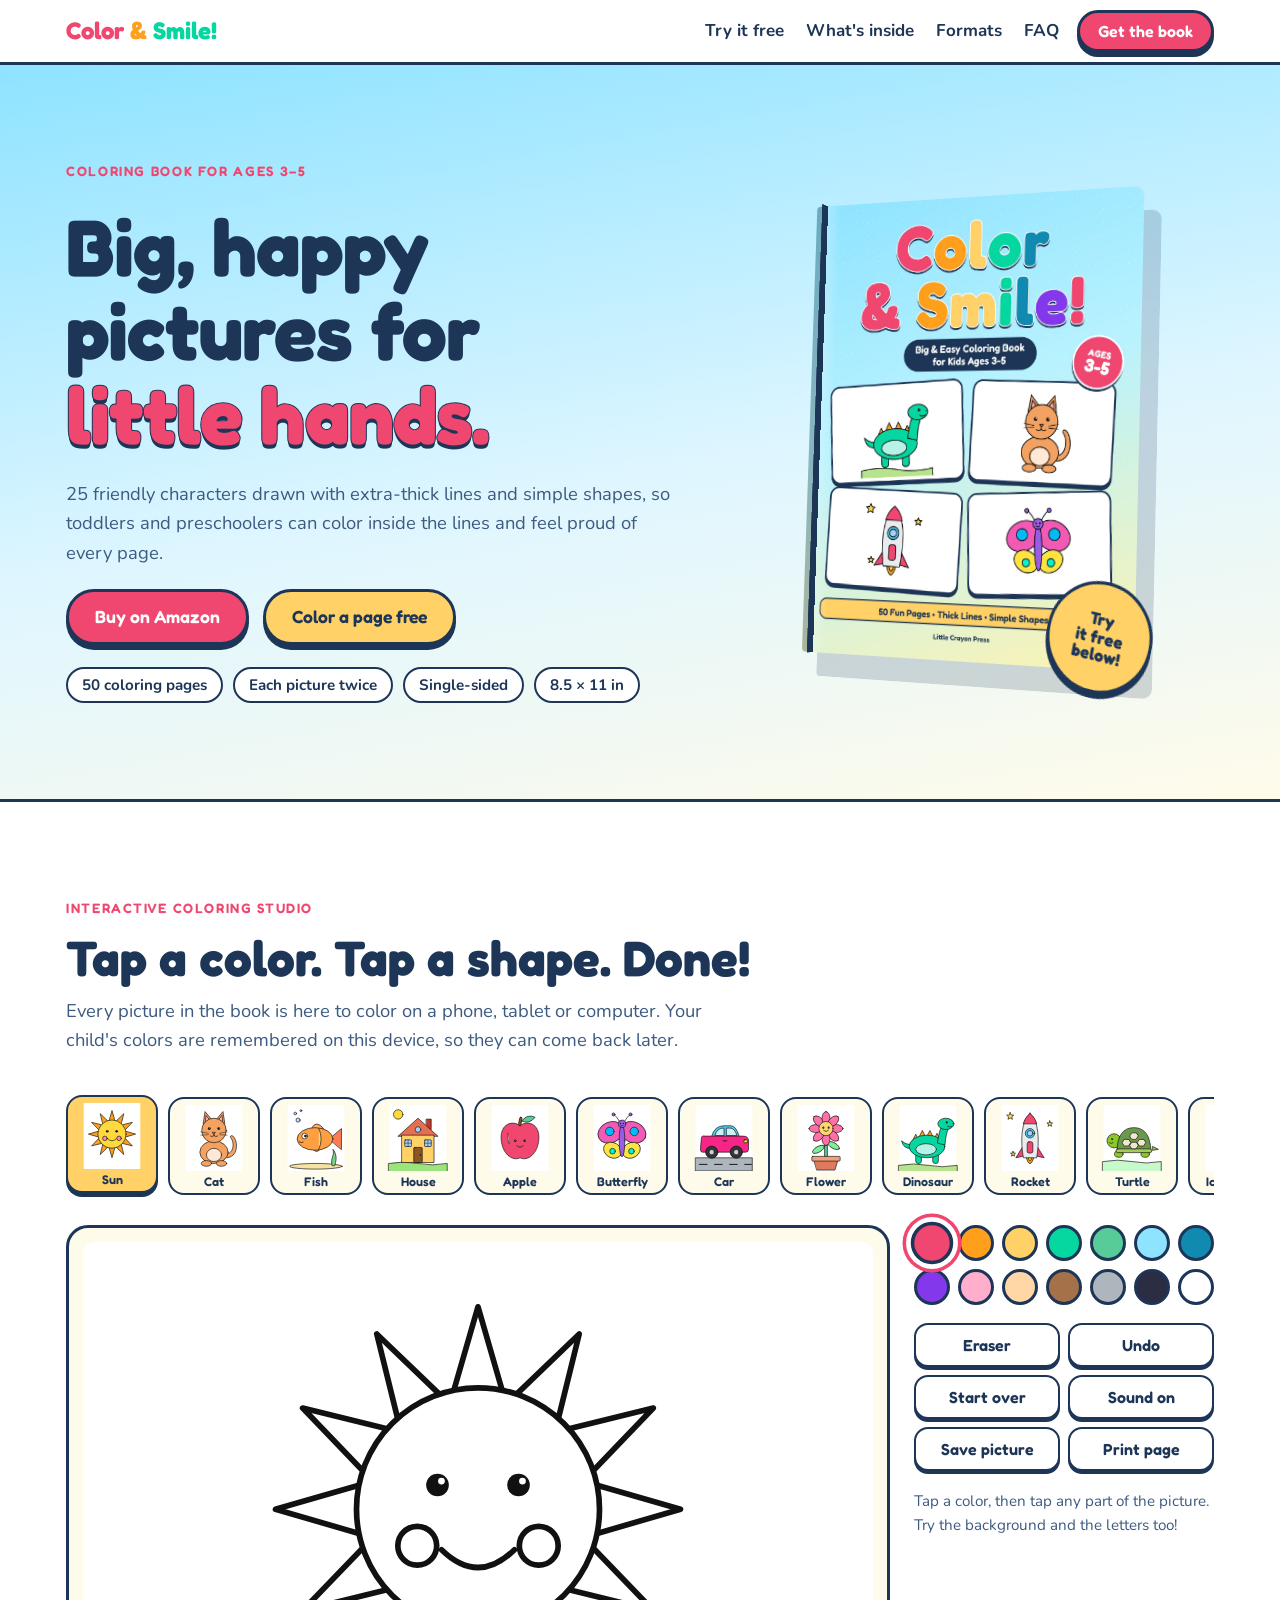
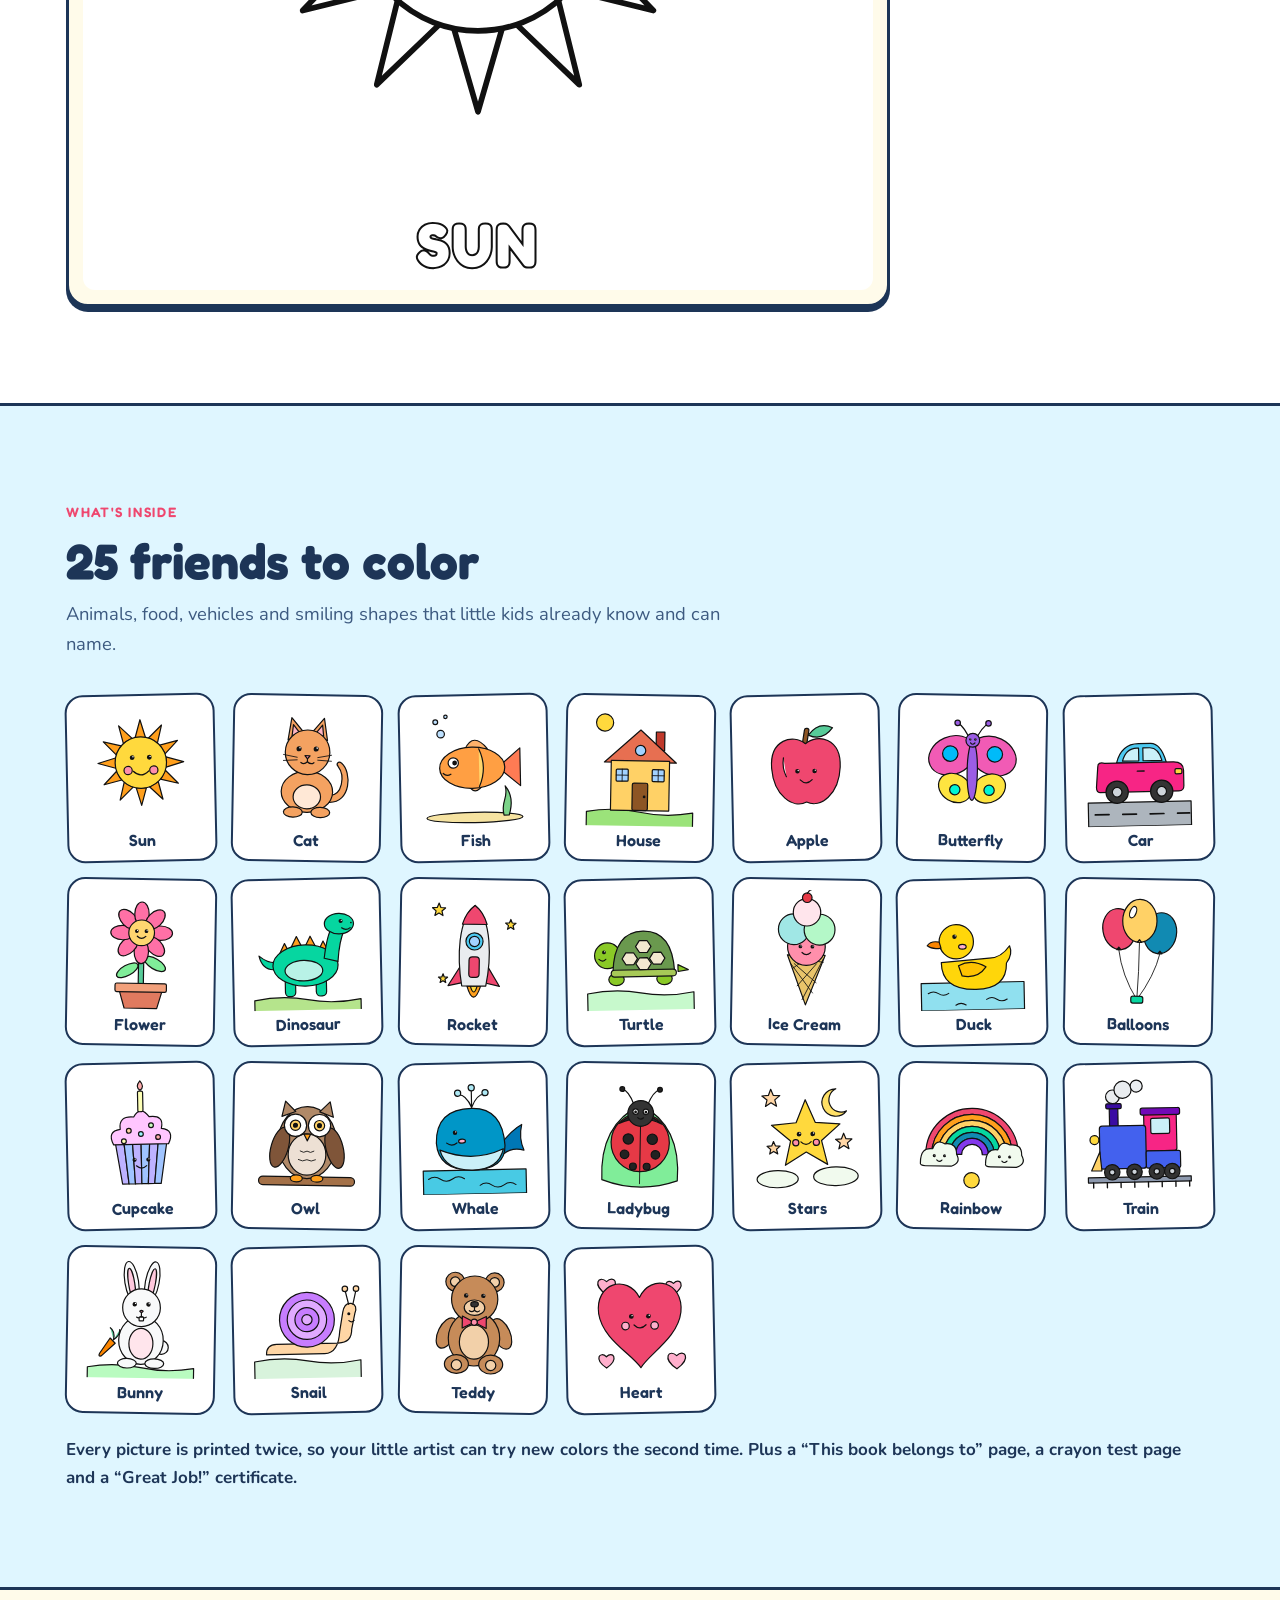
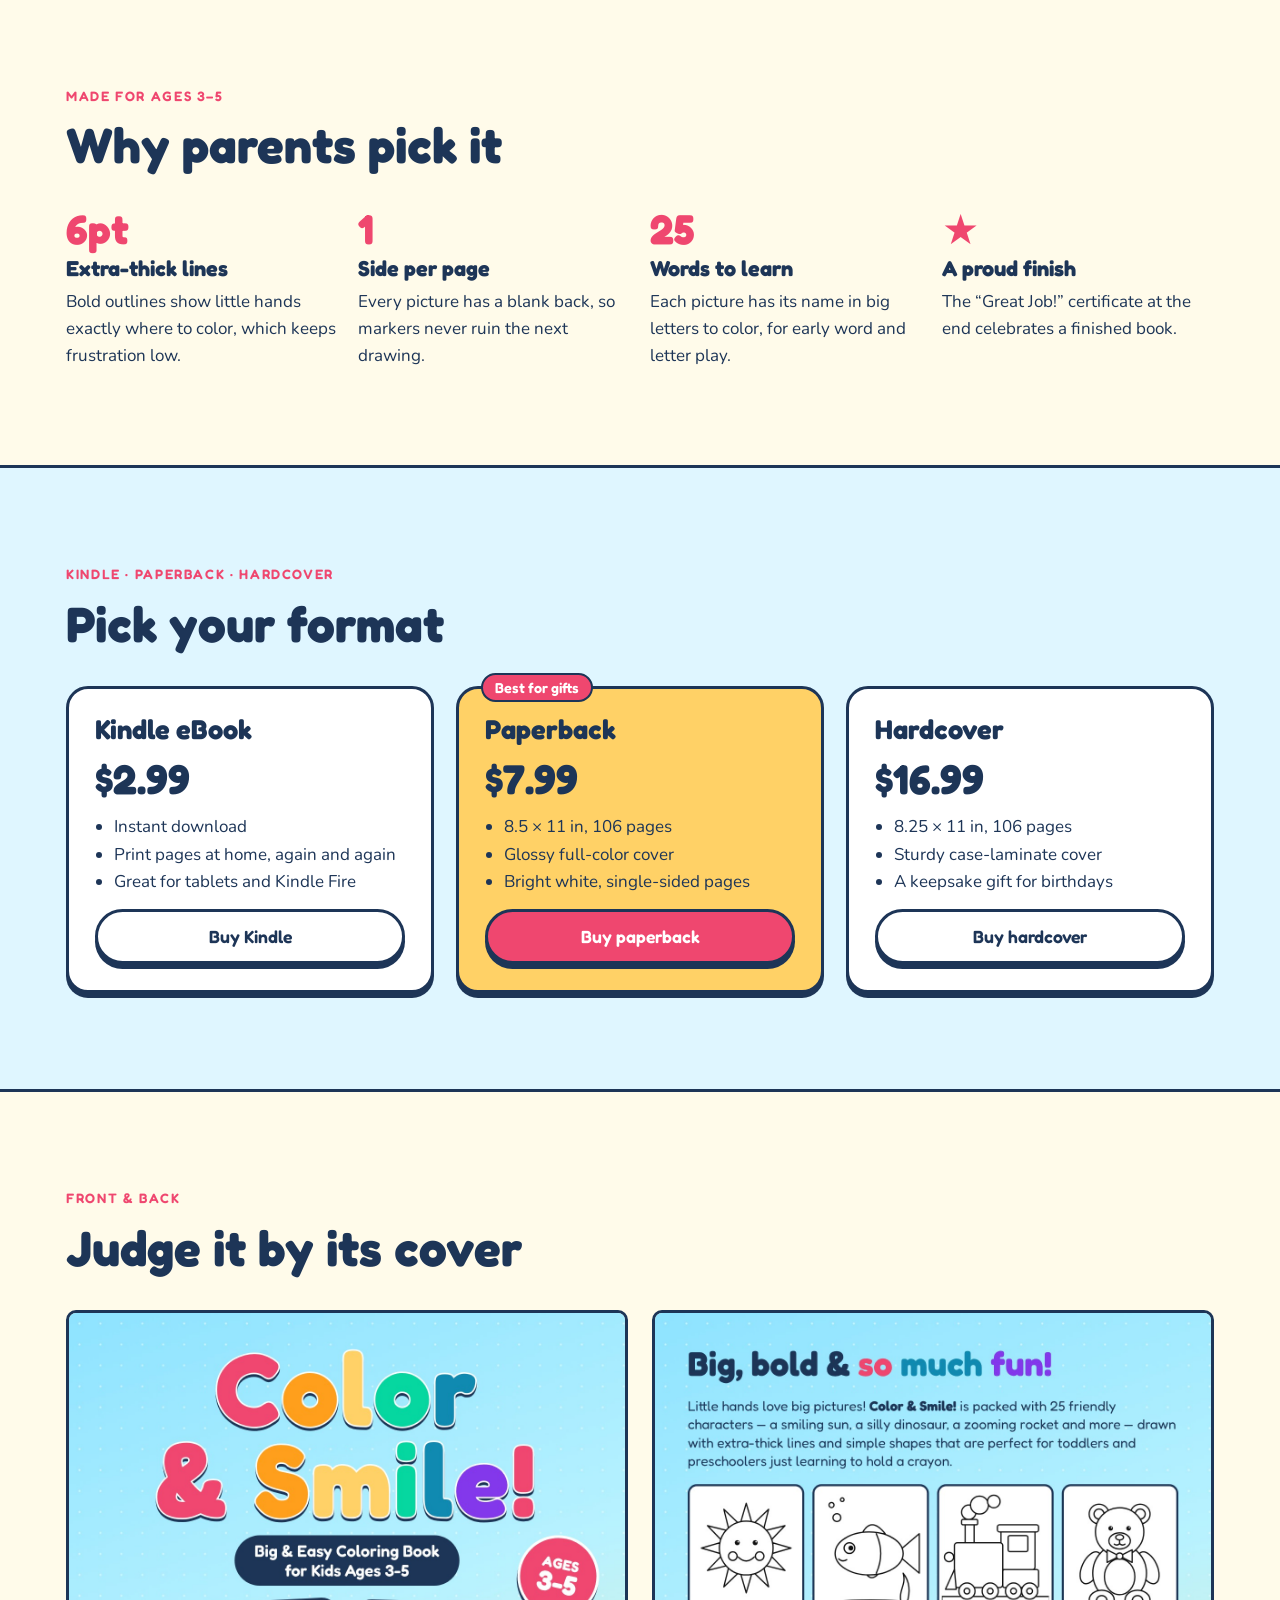
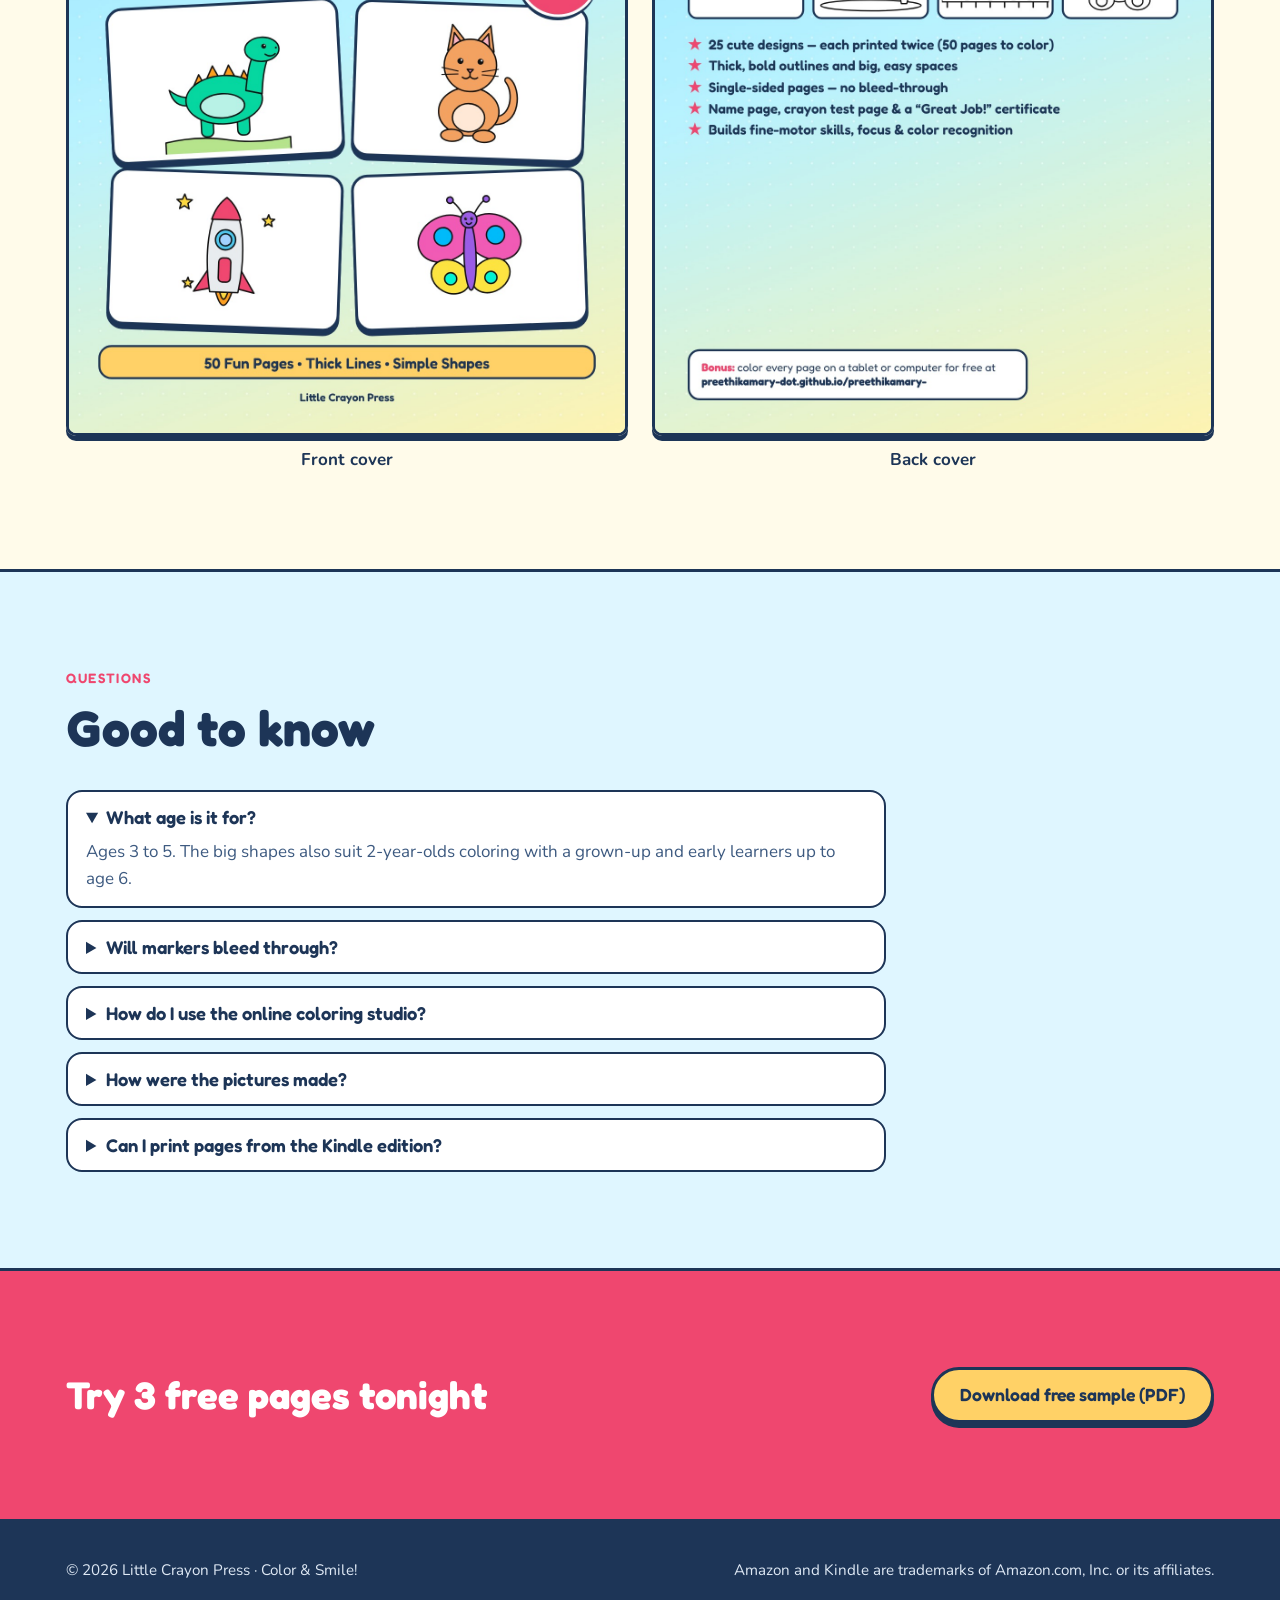
==== docs/index.html @ 72a4712f "Add Color & Smile! coloring book: KDP print files, covers and sales website Co-Authored-By: Claude O" ====
<!doctype html>
<html lang="en">
<head>
<meta charset="utf-8">
<meta name="viewport" content="width=device-width, initial-scale=1, viewport-fit=cover">
<title>Color &amp; Smile! Coloring Book</title>
<meta name="claude:viewport-fit-sides" content="cover">
<meta name="description" content="Big & easy coloring book for kids ages 3-5. 25 cute designs, each printed twice, with thick lines and single-sided pages. Kindle, paperback and hardcover. Try coloring free online.">
<meta property="og:title" content="Color & Smile! Big & Easy Coloring Book for Kids Ages 3-5">
<meta property="og:image" content="assets/img/front-cover.jpg">
<link rel="preconnect" href="https://fonts.googleapis.com">
<link rel="preconnect" href="https://fonts.gstatic.com" crossorigin>
<link rel="stylesheet" href="https://fonts.googleapis.com/css2?family=Fredoka:wght@500;600;700&family=Nunito:wght@400;700&display=swap">
<link rel="stylesheet" href="assets/style.css">
<script>
  /* Paste your Amazon product links here after the book goes live on KDP. */
  window.BUY_LINKS = {
    kindle: "",
    paperback: "",
    hardcover: ""
  };
</script>
</head>
<body>

<header class="top">
  <div class="wrap">
    <a class="logo" href="#top" aria-label="Color and Smile home"><span>Color</span> <span>&amp;</span> <span>Smile!</span></a>
    <nav aria-label="Sections">
      <a href="#try">Try it free</a>
      <a href="#inside">What's inside</a>
      <a href="#formats">Formats</a>
      <a href="#faq">FAQ</a>
    </nav>
    <a class="btn primary" href="#formats">Get the book</a>
  </div>
</header>

<main id="top">
  <section class="hero">
    <div class="wrap">
      <div class="hero-copy">
        <p class="eyebrow">Coloring book for ages 3&ndash;5</p>
        <h1>Big, happy pictures for <em>little hands.</em></h1>
        <p class="lede">25 friendly characters drawn with extra-thick lines and simple shapes, so toddlers and preschoolers can color inside the lines and feel proud of every page.</p>
        <div class="cta-row">
          <a class="btn primary" href="#formats">Buy on Amazon</a>
          <a class="btn sun" href="#try">Color a page free</a>
        </div>
        <ul class="facts" aria-label="Book facts">
          <li>50 coloring pages</li>
          <li>Each picture twice</li>
          <li>Single-sided</li>
          <li>8.5 &times; 11 in</li>
        </ul>
      </div>
      <div class="book-stage" aria-hidden="true">
        <div class="book">
          <img src="assets/img/front-cover.jpg" alt="">
          <div class="sticker">Try<br>it free<br>below!</div>
        </div>
      </div>
    </div>
  </section>

  <section class="studio-sec" id="try">
    <div class="wrap">
      <div class="sec-head">
        <p class="eyebrow">Interactive coloring studio</p>
        <h2>Tap a color. Tap a shape. Done!</h2>
        <p class="lede">Every picture in the book is here to color on a phone, tablet or computer. Your child's colors are remembered on this device, so they can come back later.</p>
      </div>
      <div class="studio" data-studio></div>
    </div>
  </section>

  <section id="inside">
    <div class="wrap">
      <div class="sec-head">
        <p class="eyebrow">What's inside</p>
        <h2>25 friends to color</h2>
        <p class="lede">Animals, food, vehicles and smiling shapes that little kids already know and can name.</p>
      </div>
      <div class="gallery" id="gallery"></div>
      <p class="twice">Every picture is printed twice, so your little artist can try new colors the second time. Plus a &ldquo;This book belongs to&rdquo; page, a crayon test page and a &ldquo;Great Job!&rdquo; certificate.</p>
    </div>
  </section>

  <section class="reasons">
    <div class="wrap">
      <div class="sec-head"><p class="eyebrow">Made for ages 3&ndash;5</p><h2>Why parents pick it</h2></div>
      <div class="reason-grid">
        <div class="reason"><span class="num">6pt</span><h3>Extra-thick lines</h3><p>Bold outlines show little hands exactly where to color, which keeps frustration low.</p></div>
        <div class="reason"><span class="num">1</span><h3>Side per page</h3><p>Every picture has a blank back, so markers never ruin the next drawing.</p></div>
        <div class="reason"><span class="num">25</span><h3>Words to learn</h3><p>Each picture has its name in big letters to color, for early word and letter play.</p></div>
        <div class="reason"><span class="num">&#9733;</span><h3>A proud finish</h3><p>The &ldquo;Great Job!&rdquo; certificate at the end celebrates a finished book.</p></div>
      </div>
    </div>
  </section>

  <section id="formats">
    <div class="wrap">
      <div class="sec-head">
        <p class="eyebrow">Kindle &middot; Paperback &middot; Hardcover</p>
        <h2>Pick your format</h2>
      </div>
      <div class="formats">
        <article class="fmt">
          <h3>Kindle eBook</h3>
          <p class="price">$2.99</p>
          <ul><li>Instant download</li><li>Print pages at home, again and again</li><li>Great for tablets and Kindle Fire</li></ul>
          <a class="btn" data-buy="kindle" href="#formats">Buy Kindle</a>
        </article>
        <article class="fmt best">
          <h3>Paperback</h3>
          <p class="price">$7.99</p>
          <ul><li>8.5 &times; 11 in, 106 pages</li><li>Glossy full-color cover</li><li>Bright white, single-sided pages</li></ul>
          <a class="btn primary" data-buy="paperback" href="#formats">Buy paperback</a>
        </article>
        <article class="fmt">
          <h3>Hardcover</h3>
          <p class="price">$16.99</p>
          <ul><li>8.25 &times; 11 in, 106 pages</li><li>Sturdy case-laminate cover</li><li>A keepsake gift for birthdays</li></ul>
          <a class="btn" data-buy="hardcover" href="#formats">Buy hardcover</a>
        </article>
      </div>
    </div>
  </section>

  <section class="reasons">
    <div class="wrap">
      <div class="sec-head"><p class="eyebrow">Front &amp; back</p><h2>Judge it by its cover</h2></div>
      <div class="covers">
        <figure><img src="assets/img/front-cover.jpg" alt="Front cover: Color and Smile! with a dinosaur, cat, rocket and butterfly" loading="lazy"><figcaption>Front cover</figcaption></figure>
        <figure><img src="assets/img/back-cover.jpg" alt="Back cover with sample pages and a list of features" loading="lazy"><figcaption>Back cover</figcaption></figure>
      </div>
    </div>
  </section>

  <section id="faq">
    <div class="wrap">
      <div class="sec-head"><p class="eyebrow">Questions</p><h2>Good to know</h2></div>
      <div class="faq">
        <details open><summary>What age is it for?</summary><p>Ages 3 to 5. The big shapes also suit 2-year-olds coloring with a grown-up and early learners up to age 6.</p></details>
        <details><summary>Will markers bleed through?</summary><p>Pages are printed on one side only, so bleed-through never spoils another picture. Slip a sheet of card behind the page if you use felt-tip markers.</p></details>
        <details><summary>How do I use the online coloring studio?</summary><p>Pick a picture, tap a color, then tap any shape. Use Undo if you change your mind and Start over to begin again. It works on phones, tablets and computers.</p></details>
        <details><summary>How were the pictures made?</summary><p>The line art was created with the help of AI and then refined by hand for thick, closed lines and big spaces that suit young children.</p></details>
        <details><summary>Can I print pages from the Kindle edition?</summary><p>Yes. Open the eBook on a computer or tablet and print the pages you like for personal use at home.</p></details>
      </div>
    </div>
  </section>

  <section class="band">
    <div class="wrap">
      <h2>Try 3 free pages tonight</h2>
      <a class="btn sun" href="downloads/free-sample-pages.pdf" data-sample>Download free sample (PDF)</a>
    </div>
  </section>
</main>

<footer>
  <div class="wrap">
    <span>&copy; 2026 Little Crayon Press &middot; Color &amp; Smile!</span>
    <span>Amazon and Kindle are trademarks of Amazon.com, Inc. or its affiliates.</span>
  </div>
</footer>

<script src="assets/pages.js"></script>
<script src="assets/app.js"></script>
<script>
  (function () {
    const g = document.getElementById('gallery');
    g.innerHTML = window.PAGES.map(p => `<figure>${p.colored}<figcaption>${p.title}</figcaption></figure>`).join('');
    const search = 'https://www.amazon.com/s?k=' + encodeURIComponent('Color & Smile coloring book kids ages 3-5');
    document.querySelectorAll('[data-buy]').forEach(a => {
      const url = (window.BUY_LINKS || {})[a.dataset.buy] || search;
      a.href = url; a.target = '_blank'; a.rel = 'noopener';
    });
    if (window.IS_ARTIFACT) document.querySelectorAll('[data-sample]').forEach(a => a.closest('.band').hidden = true);
  })();
</script>
</body>
</html>
---- docs/assets/style.css ----
/* Layout: one long sales scroll on a sky-to-sunshine ground; coloring studio is the centrepiece. */
:root {
  --ink: #1d3557;        /* navy outline ink, from the cover */
  --ink-soft: #3d5a80;
  --sky: #dff6ff;
  --sky-deep: #8ee3ff;
  --sun: #ffd166;
  --berry: #ef476f;
  --mint: #06d6a0;
  --paper: #ffffff;
  --cream: #fffbea;
  --display: "Fredoka", "Baloo 2", "Arial Rounded MT Bold", system-ui, sans-serif;
  --body: "Nunito", "Segoe UI", system-ui, sans-serif;
  --r: 22px;
  --line: 3px solid var(--ink);
  --lift: 0 5px 0 var(--ink);
  color-scheme: light;
}
* { box-sizing: border-box }
html { scroll-behavior: smooth }
@media (prefers-reduced-motion: reduce) { html { scroll-behavior: auto } *, *::before, *::after { animation: none !important; transition: none !important } }
body { margin: 0; background: var(--sky); color: var(--ink); font: 17px/1.6 var(--body) }
img { max-width: 100%; display: block }
h1, h2, h3 { font-family: var(--display); line-height: 1.05; margin: 0; text-wrap: balance; font-weight: 700 }
h2 { font-size: clamp(2rem, 4.5vw, 3.1rem) }
p { margin: 0 }
a { color: inherit }
:focus-visible { outline: 4px solid var(--berry); outline-offset: 3px; border-radius: 8px }

.wrap { max-width: 1180px; margin: 0 auto; padding-left: max(16px, env(safe-area-inset-left, 0px)); padding-right: max(16px, env(safe-area-inset-right, 0px)) }
section { padding-block: clamp(56px, 8vw, 96px) }
.eyebrow { font-family: var(--display); font-weight: 600; text-transform: uppercase; letter-spacing: .12em; font-size: .85rem; color: var(--berry) }
.lede { font-size: 1.15rem; color: var(--ink-soft); max-width: 60ch }
.sec-head { display: grid; gap: 12px; margin-bottom: 36px; max-width: 760px }

/* buttons look like stickers */
.btn { display: inline-flex; align-items: center; gap: 10px; font: 600 1.1rem/1 var(--display); padding: 16px 26px; border-radius: 999px;
  border: var(--line); box-shadow: var(--lift); text-decoration: none; cursor: pointer; background: var(--paper); color: var(--ink);
  transition: transform .12s, box-shadow .12s }
.btn:hover { transform: translateY(-2px); box-shadow: 0 7px 0 var(--ink) }
.btn:active { transform: translateY(3px); box-shadow: 0 2px 0 var(--ink) }
.btn.primary { background: var(--berry); color: #fff }
.btn.sun { background: var(--sun) }

/* header */
body::before { content: ""; position: fixed; inset: 0 0 auto; height: env(safe-area-inset-top, 0px); z-index: 10; background: var(--paper) }
.top { position: sticky; top: env(safe-area-inset-top, 0px); z-index: 9; background: var(--paper); border-bottom: var(--line) }
.top .wrap { display: flex; align-items: center; gap: 18px; padding-block: 10px }
.logo { font: 700 1.5rem/1 var(--display); text-decoration: none; white-space: nowrap }
.logo span:nth-child(1) { color: var(--berry) } .logo span:nth-child(2) { color: #ff9f1c } .logo span:nth-child(3) { color: var(--mint) }
.top nav { display: flex; gap: 22px; margin-left: auto; font-weight: 700 }
.top nav a { text-decoration: none } .top nav a:hover { color: var(--berry) }
.top .btn { padding: 10px 18px; font-size: 1rem }
@media (max-width: 760px) { .top nav { display: none } .top .btn { margin-left: auto } }

/* hero */
.hero { background: linear-gradient(170deg, var(--sky-deep), var(--sky) 55%, var(--cream)); border-bottom: var(--line); overflow: hidden }
.hero .wrap { display: grid; grid-template-columns: 1.1fr .9fr; gap: 48px; align-items: center }
.hero h1 { font-size: clamp(2.6rem, 6.4vw, 5rem); letter-spacing: -.01em }
.hero h1 em { font-style: normal; color: var(--berry); -webkit-text-stroke: 2px var(--ink); paint-order: stroke fill; text-shadow: 0 4px 0 var(--ink) }
.hero-copy { display: grid; gap: 22px; min-width: 0 }
.cta-row { display: flex; flex-wrap: wrap; gap: 14px }
.facts { display: flex; flex-wrap: wrap; gap: 10px; padding: 0; margin: 0; list-style: none }
.facts li { background: var(--paper); border: 2px solid var(--ink); border-radius: 999px; padding: 4px 14px; font-weight: 700; font-size: .95rem }
@media (max-width: 860px) { .hero .wrap { grid-template-columns: 1fr } }

/* 3D book */
.book-stage { perspective: 1600px; display: flex; justify-content: center; padding: 20px 0 30px }
.book { position: relative; width: min(360px, 78vw); aspect-ratio: 8.5 / 11; transform: rotateY(-24deg) rotateX(4deg); transform-style: preserve-3d;
  animation: bob 5s ease-in-out infinite }
.book img { width: 100%; height: 100%; border-radius: 4px 10px 10px 4px; box-shadow: 18px 24px 0 rgba(29, 53, 87, .18) }
.book::before { content: ""; position: absolute; top: 0; bottom: 0; left: 0; width: 26px; background: var(--ink);
  transform: rotateY(90deg) translateZ(13px) translateX(-13px); transform-origin: left }
.book::after { content: ""; position: absolute; inset: 0; border-radius: 4px 10px 10px 4px;
  background: linear-gradient(90deg, rgba(0,0,0,.25) 0 2%, rgba(255,255,255,.25) 3%, transparent 8%) }
@keyframes bob { 50% { transform: rotateY(-18deg) rotateX(2deg) translateY(-8px) } }
.sticker { position: absolute; right: -30px; bottom: -18px; z-index: 2; background: var(--sun); border: var(--line); border-radius: 50%; width: 104px; height: 104px;
  display: grid; place-items: center; text-align: center; font: 700 1rem/1.05 var(--display); transform: rotate(10deg) translateZ(40px); box-shadow: var(--lift) }

/* studio */
.studio-sec { background: var(--paper); border-bottom: var(--line) }
.studio { display: grid; gap: 18px }
.st-pages { display: flex; gap: 10px; overflow-x: auto; padding: 6px 4px 12px; scroll-snap-type: x mandatory }
.st-thumb { flex: none; width: 92px; scroll-snap-align: start; background: var(--cream); border: 2px solid var(--ink); border-radius: 16px; padding: 6px 6px 4px; cursor: pointer; font: 600 .78rem var(--display); color: var(--ink) }
.st-thumb svg { width: 100%; height: 66px }
.st-thumb span { display: block; white-space: nowrap; overflow: hidden; text-overflow: ellipsis }
.st-thumb[aria-selected="true"] { background: var(--sun); box-shadow: 0 4px 0 var(--ink); transform: translateY(-2px) }
.st-main { display: grid; grid-template-columns: minmax(0, 1fr) 300px; gap: 24px; align-items: start }
.st-board { background: var(--cream); border: var(--line); border-radius: var(--r); padding: 14px; box-shadow: var(--lift) }
.st-art svg { width: 100%; height: auto; max-height: 72vh; display: block; margin: 0 auto; background: #fff; border-radius: 12px }
.st-art .rg { cursor: pointer; transition: fill .25s }
.st-art .rg:hover { filter: brightness(.96) }
.st-art .ln { pointer-events: none }
.st-art .pop { animation: pop .3s ease-out; transform-box: fill-box; transform-origin: center }
@keyframes pop { 40% { transform: scale(1.04) } }
.st-side { display: grid; gap: 18px; position: sticky; top: 90px }
.st-palette { display: grid; grid-template-columns: repeat(7, 1fr); gap: 8px }
.st-swatch { aspect-ratio: 1; max-width: 100%; border-radius: 50%; border: 3px solid var(--ink); background: var(--c); cursor: pointer; transition: transform .12s }
.st-swatch[aria-checked="true"] { transform: scale(1.18); box-shadow: 0 0 0 4px var(--paper), 0 0 0 7px var(--berry) }
.st-tools { display: grid; grid-template-columns: 1fr 1fr; gap: 8px }
.st-tool { font: 600 1rem var(--display); padding: 10px; border-radius: 14px; border: 2px solid var(--ink); background: var(--paper); color: var(--ink); cursor: pointer; box-shadow: 0 3px 0 var(--ink) }
.st-tool[aria-pressed="true"][data-act="eraser"] { background: var(--sun) }
.st-tool:active { transform: translateY(2px); box-shadow: 0 1px 0 var(--ink) }
.st-hint { font-size: .95rem; color: var(--ink-soft) }
@media (max-width: 860px) {
  .st-main { grid-template-columns: 1fr }
  .st-side { position: static; order: -1 }
  .st-palette { grid-template-columns: repeat(7, 1fr) }
}

/* inside gallery */
.gallery { display: grid; grid-template-columns: repeat(auto-fill, minmax(140px, 1fr)); gap: 16px }
.gallery figure { margin: 0; background: var(--paper); border: 2px solid var(--ink); border-radius: 18px; padding: 10px; text-align: center; font: 600 1rem var(--display) }
.gallery figure:nth-child(odd) { transform: rotate(-1.2deg) } .gallery figure:nth-child(even) { transform: rotate(1deg) }
.gallery svg { width: 100%; height: 120px }
.twice { margin-top: 22px; font-weight: 700 }

/* reasons */
.reasons { background: var(--cream); border-block: var(--line) }
.reason-grid { display: grid; grid-template-columns: repeat(4, 1fr); gap: 20px }
.reason { display: grid; gap: 8px; align-content: start }
.reason .num { font: 700 2.6rem/1 var(--display); color: var(--berry) }
.reason h3 { font-size: 1.35rem }
@media (max-width: 900px) { .reason-grid { grid-template-columns: 1fr 1fr } }
@media (max-width: 520px) { .reason-grid { grid-template-columns: 1fr } }

/* formats */
.formats { display: grid; grid-template-columns: repeat(3, 1fr); gap: 22px; align-items: stretch }
.fmt { background: var(--paper); border: var(--line); border-radius: var(--r); padding: 26px; display: flex; flex-direction: column; gap: 14px; box-shadow: var(--lift) }
.fmt.best { background: var(--sun); position: relative }
.fmt.best::before { content: "Best for gifts"; position: absolute; top: -16px; left: 22px; background: var(--berry); color: #fff; font: 600 .9rem var(--display); padding: 4px 12px; border-radius: 999px; border: 2px solid var(--ink) }
.fmt h3 { font-size: 1.7rem }
.price { font: 700 2.6rem/1 var(--display); font-variant-numeric: tabular-nums }
.price small { font-size: 1rem; font-weight: 600; color: var(--ink-soft) }
.fmt ul { margin: 0; padding-left: 1.1em; flex: 1 }
.fmt .btn { justify-content: center }
@media (max-width: 900px) { .formats { grid-template-columns: 1fr } }

/* covers */
.covers { display: grid; grid-template-columns: 1fr 1fr; gap: 24px }
.covers figure { margin: 0; display: grid; gap: 10px; font-weight: 700; text-align: center }
.covers img { border: var(--line); border-radius: 10px; box-shadow: var(--lift); width: 100% }
@media (max-width: 640px) { .covers { grid-template-columns: 1fr } }

/* faq */
.faq { display: grid; gap: 12px; max-width: 820px }
.faq details { background: var(--paper); border: 2px solid var(--ink); border-radius: 16px; padding: 14px 18px }
.faq summary { font: 600 1.15rem var(--display); cursor: pointer }
.faq details p { margin-top: 10px; color: var(--ink-soft) }

/* sample band + footer */
.band { background: var(--berry); color: #fff; border-block: var(--line) }
.band .wrap { display: flex; flex-wrap: wrap; gap: 20px; align-items: center; justify-content: space-between }
.band h2 { font-size: clamp(1.7rem, 3.5vw, 2.4rem) }
footer { background: var(--ink); color: #dfe9f5; padding-block: 36px; font-size: .95rem }
footer .wrap { display: flex; flex-wrap: wrap; gap: 16px; justify-content: space-between }

/* full-screen studio page */
.studio-page section { padding-block: 24px 48px }
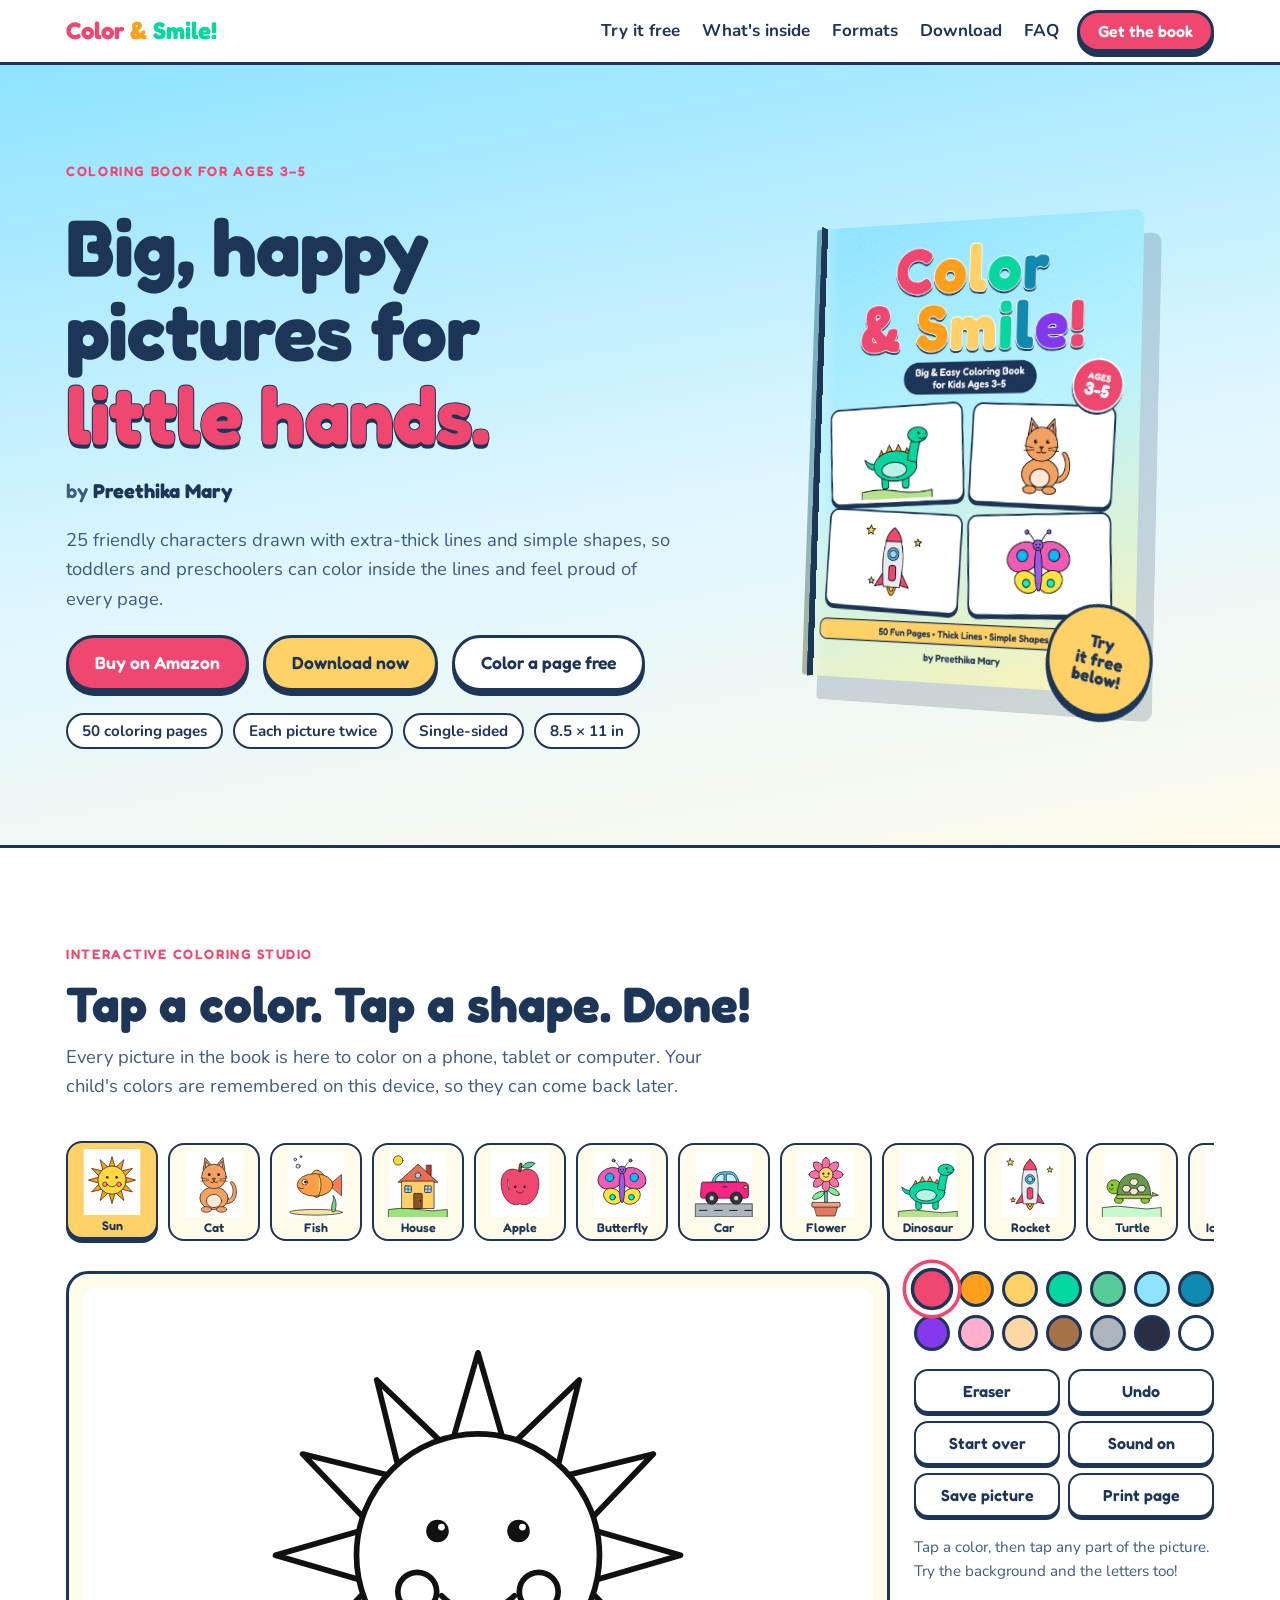
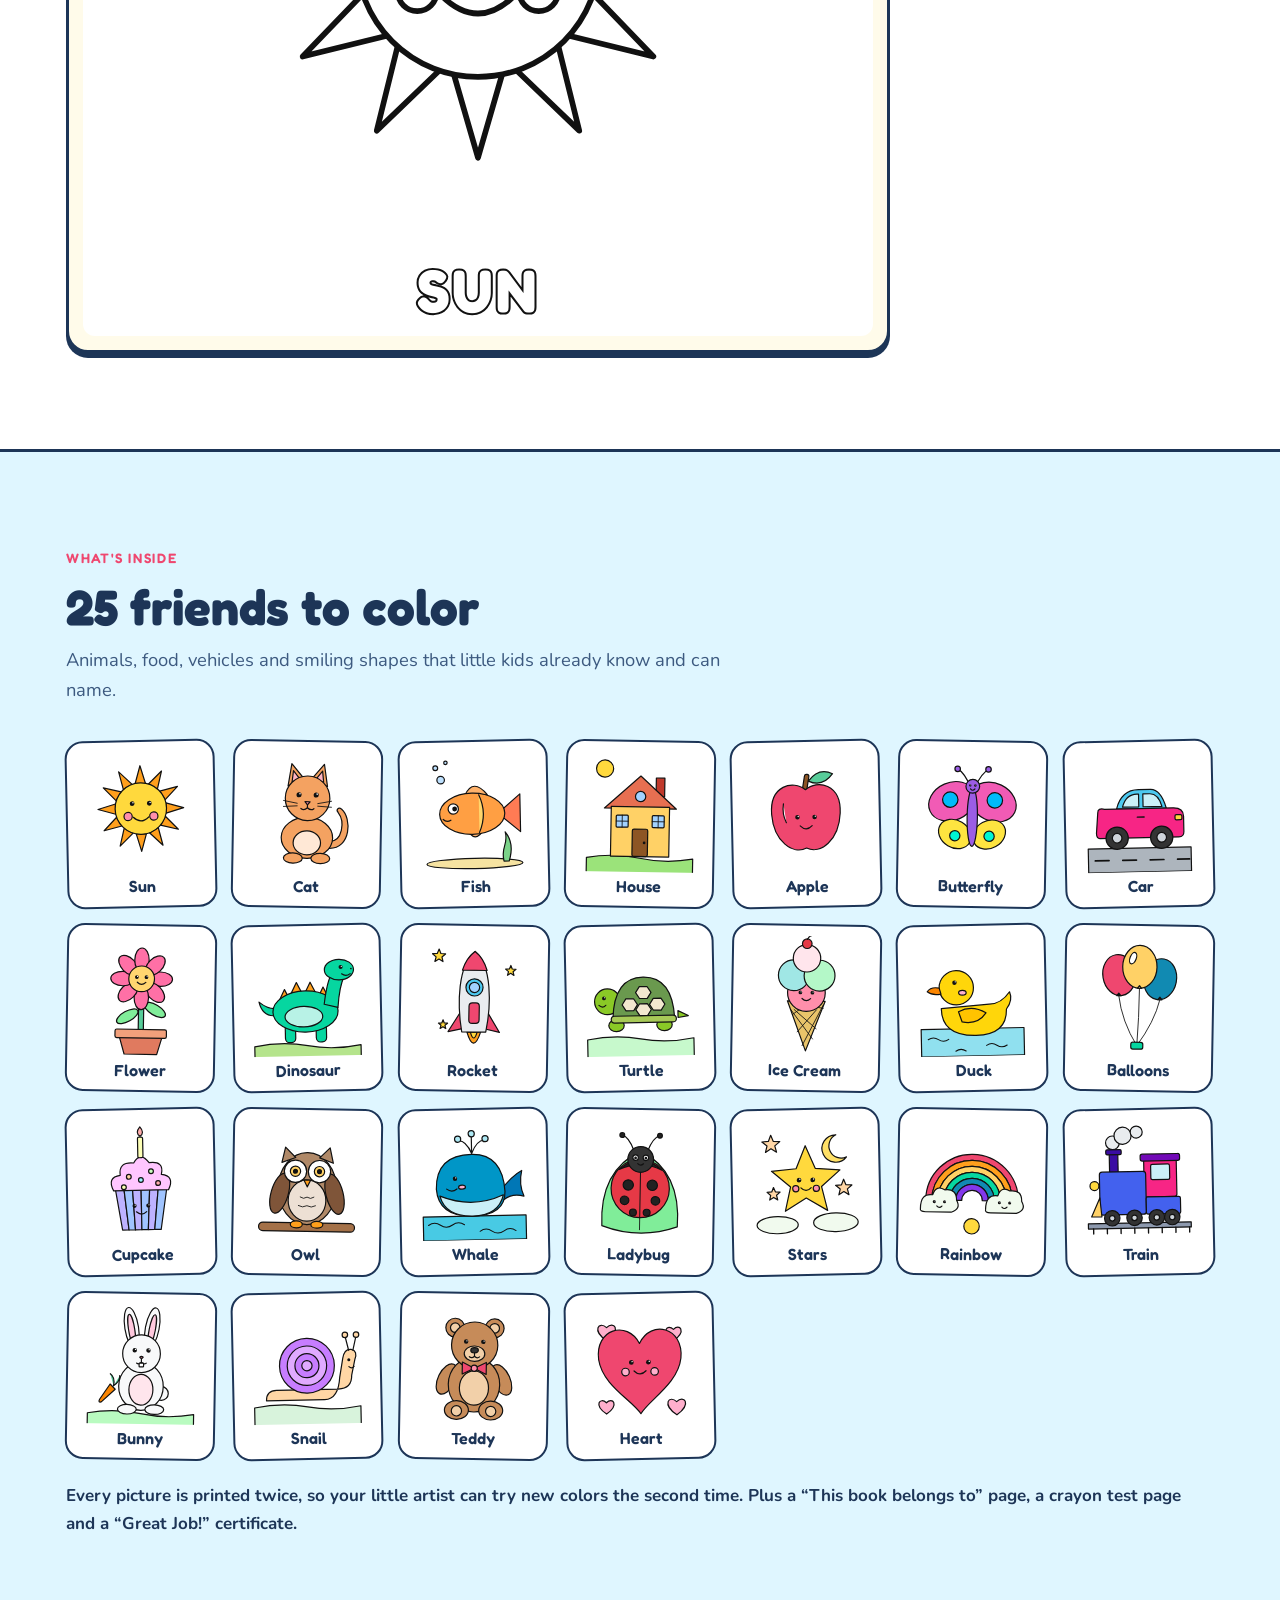
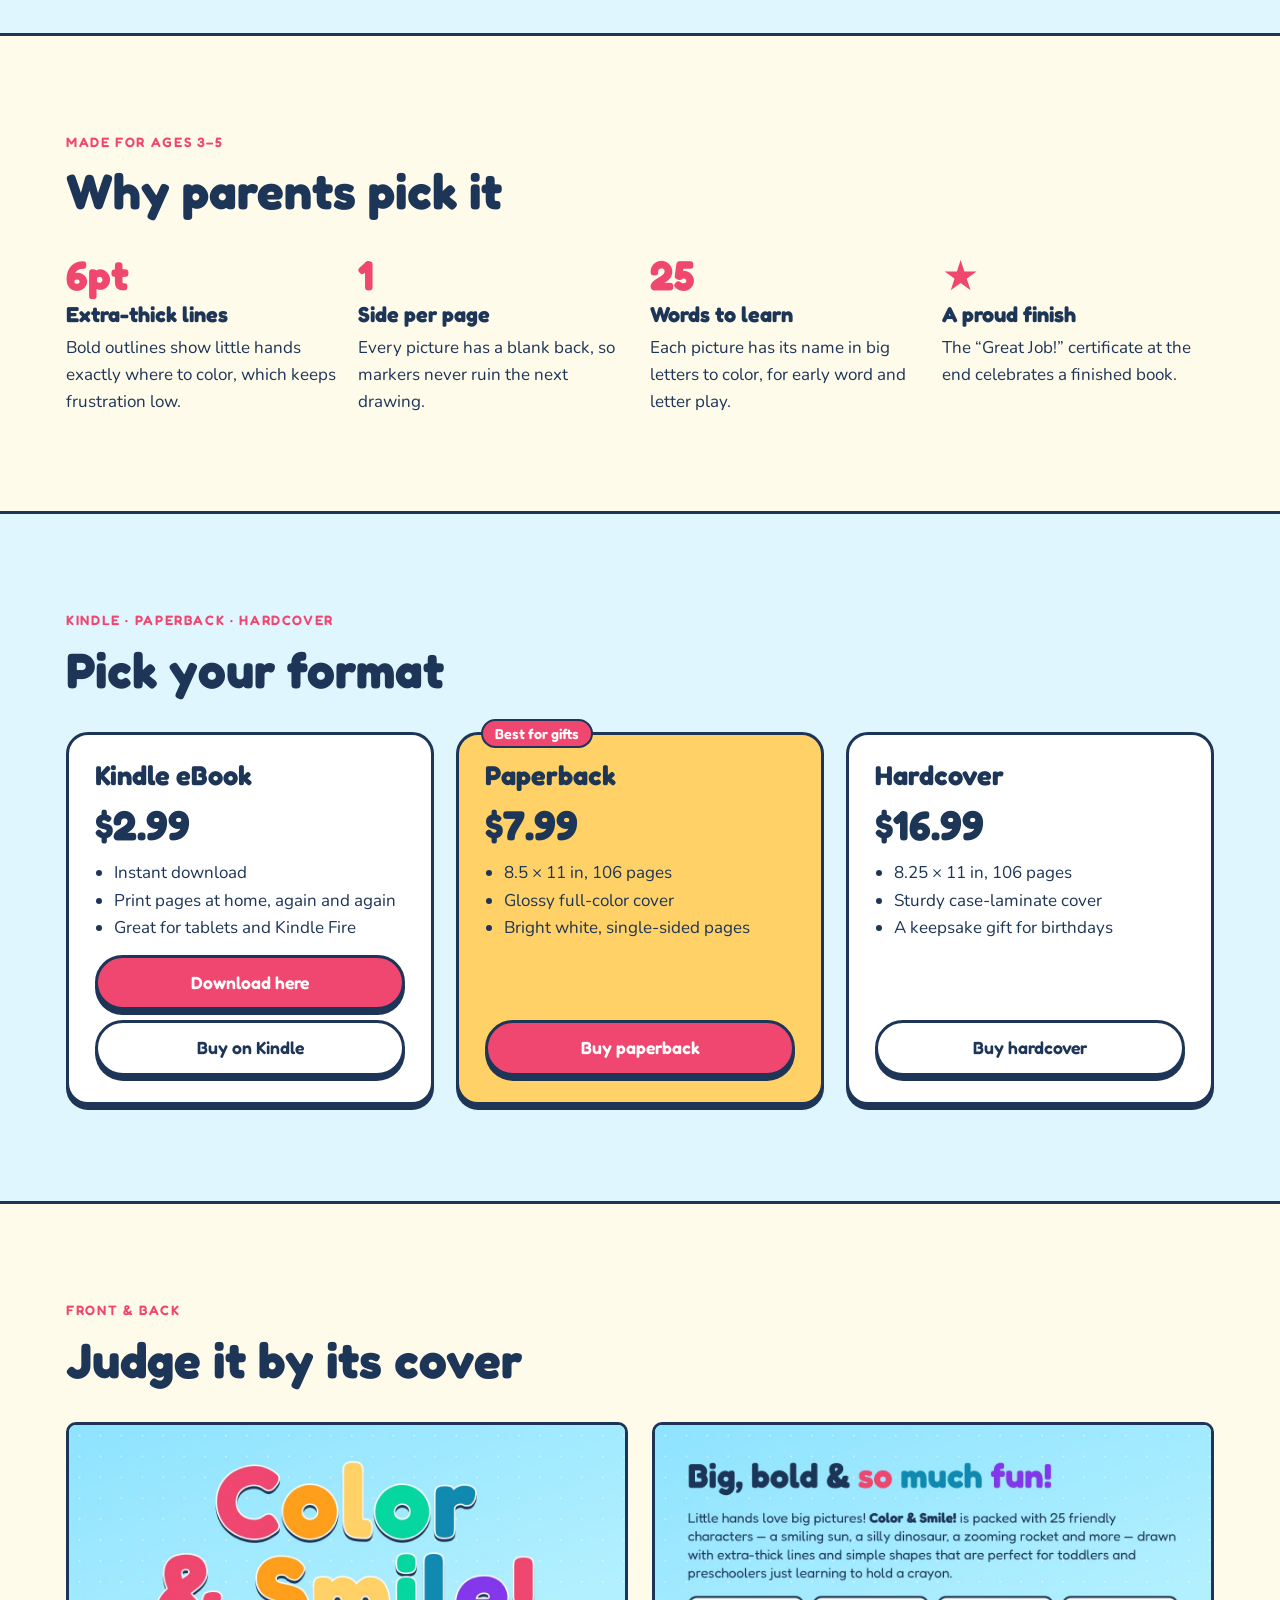
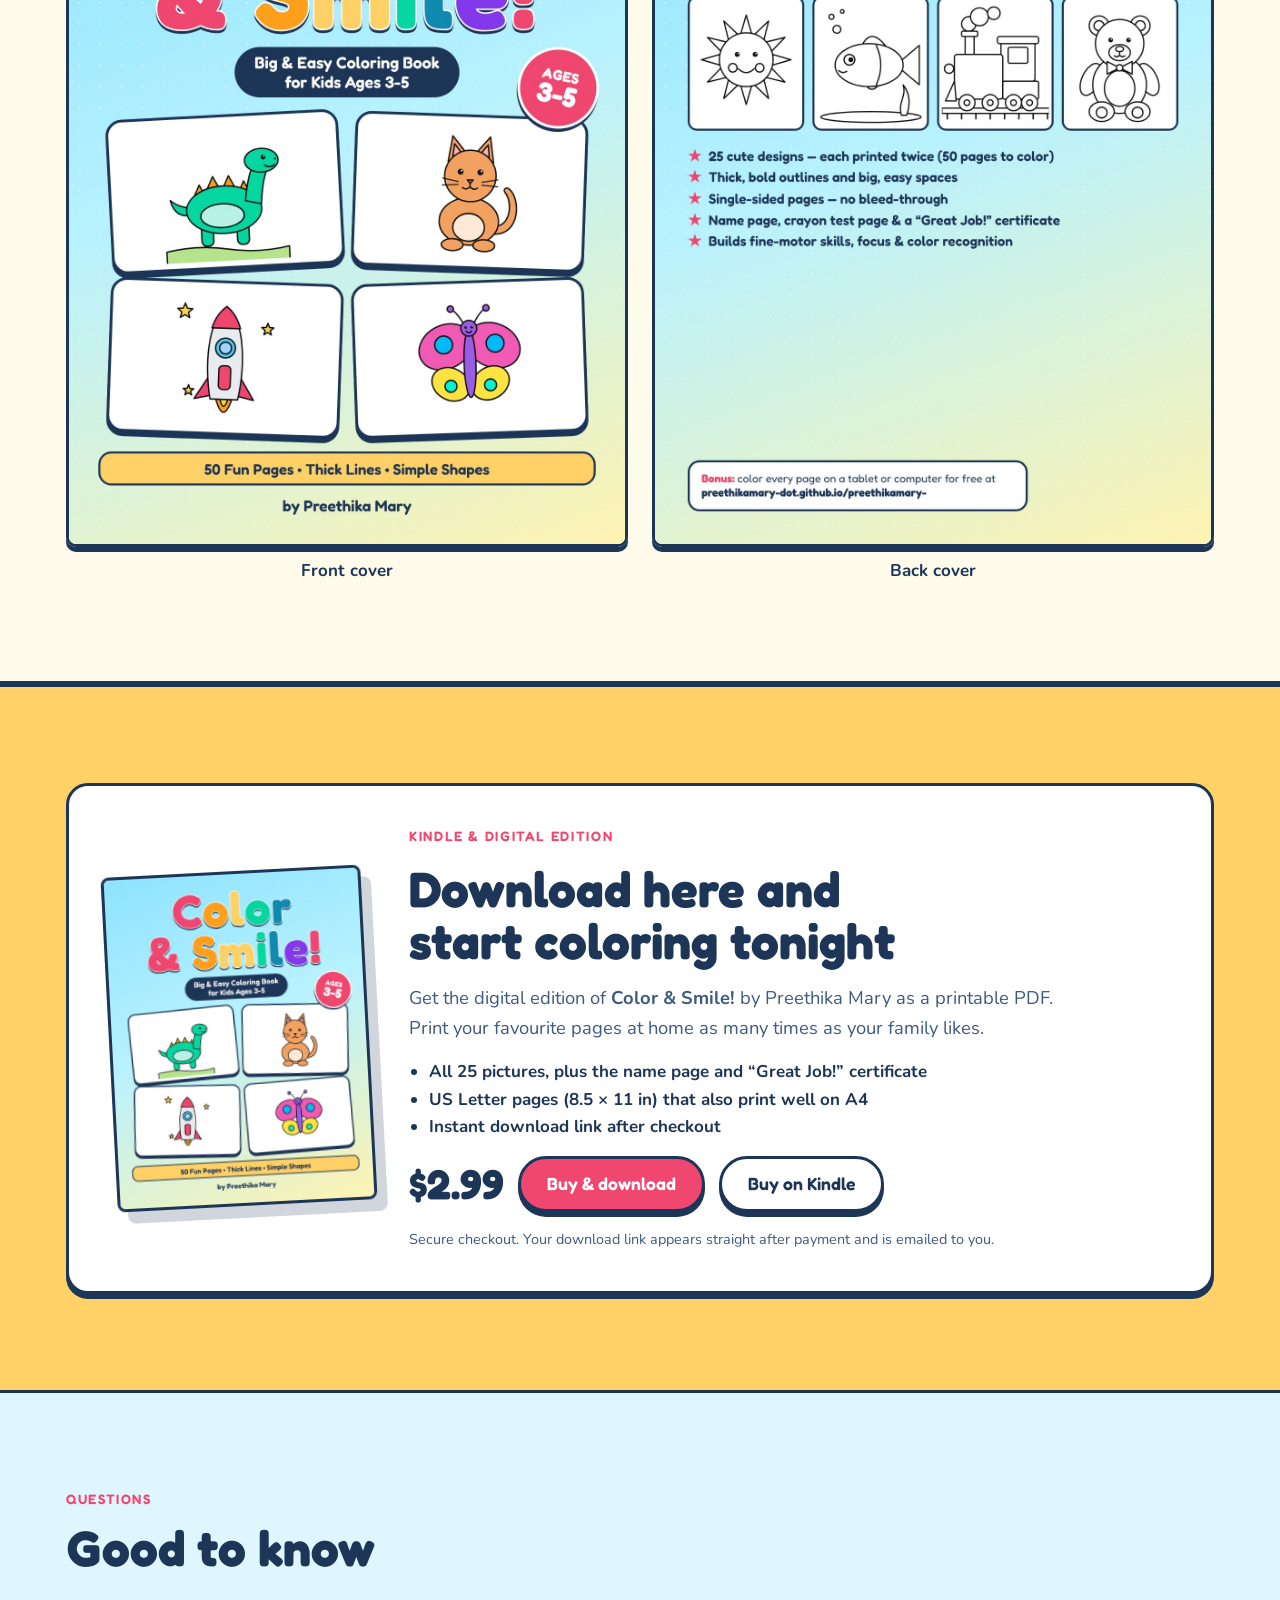
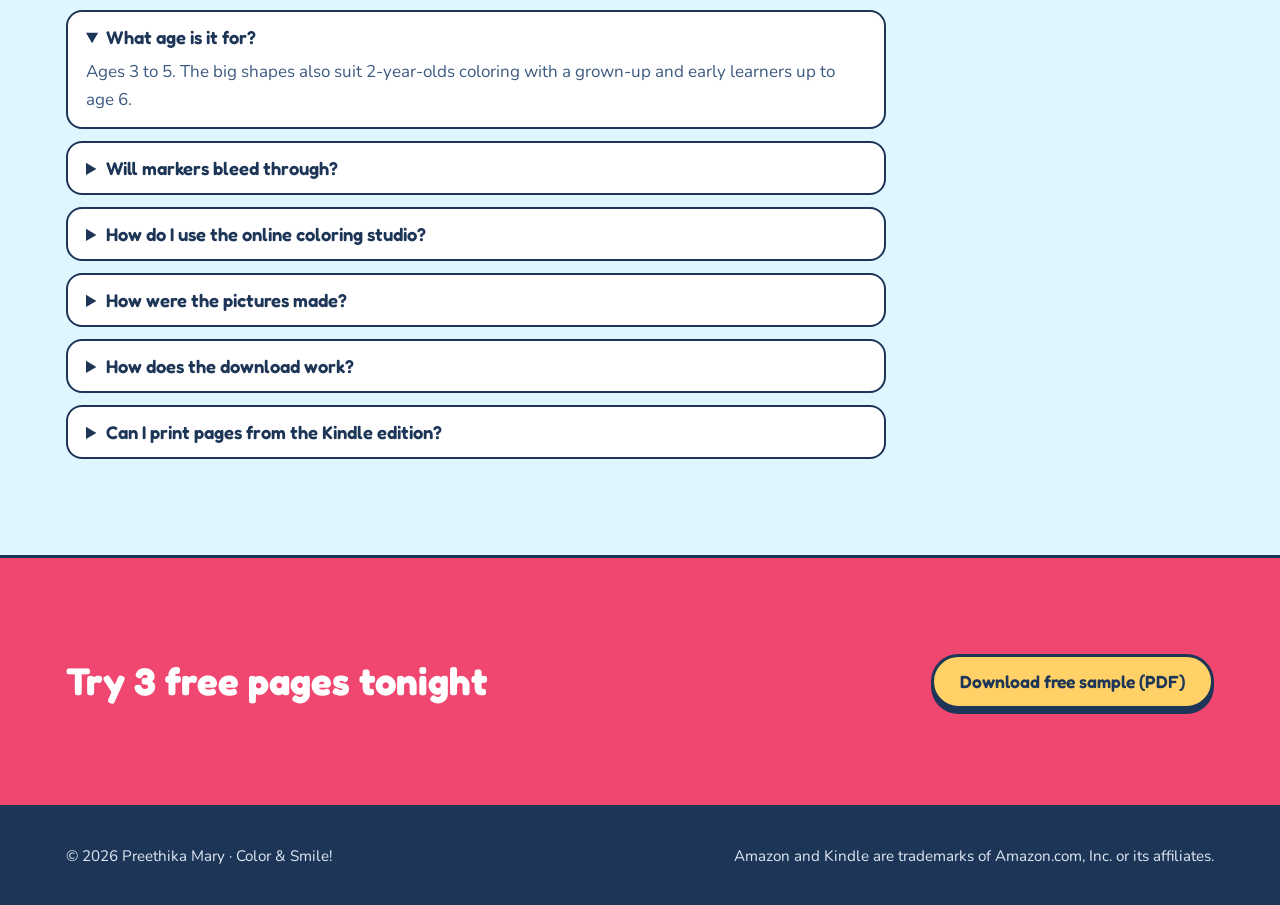
==== commit 50fccade: "Add Kindle download section with buy button; set author to Preethika Mary Co-Authored-By: Claude Opu" ====
--- a/docs/index.html
+++ b/docs/index.html
@@ -5,6 +5,7 @@
 <meta name="viewport" content="width=device-width, initial-scale=1, viewport-fit=cover">
 <title>Color &amp; Smile! Coloring Book</title>
 <meta name="claude:viewport-fit-sides" content="cover">
+<meta name="author" content="Preethika Mary">
 <meta name="description" content="Big & easy coloring book for kids ages 3-5. 25 cute designs, each printed twice, with thick lines and single-sided pages. Kindle, paperback and hardcover. Try coloring free online.">
 <meta property="og:title" content="Color & Smile! Big & Easy Coloring Book for Kids Ages 3-5">
 <meta property="og:image" content="assets/img/front-cover.jpg">
@@ -15,6 +16,9 @@
 <script>
   /* Paste your Amazon product links here after the book goes live on KDP. */
   window.BUY_LINKS = {
+    /* Checkout link for the instant PDF download, e.g. a Gumroad, Payhip,
+       Stripe Payment Link or PayPal link. Upload print-ready/kindle-interior.pdf there. */
+    download: "",
     kindle: "",
     paperback: "",
     hardcover: ""
@@ -30,6 +34,7 @@
       <a href="#try">Try it free</a>
       <a href="#inside">What's inside</a>
       <a href="#formats">Formats</a>
+      <a href="#download">Download</a>
       <a href="#faq">FAQ</a>
     </nav>
     <a class="btn primary" href="#formats">Get the book</a>
@@ -42,10 +47,12 @@
       <div class="hero-copy">
         <p class="eyebrow">Coloring book for ages 3&ndash;5</p>
         <h1>Big, happy pictures for <em>little hands.</em></h1>
+        <p class="byline">by <strong>Preethika Mary</strong></p>
         <p class="lede">25 friendly characters drawn with extra-thick lines and simple shapes, so toddlers and preschoolers can color inside the lines and feel proud of every page.</p>
         <div class="cta-row">
           <a class="btn primary" href="#formats">Buy on Amazon</a>
-          <a class="btn sun" href="#try">Color a page free</a>
+          <a class="btn sun" href="#download">Download now</a>
+          <a class="btn" href="#try">Color a page free</a>
         </div>
         <ul class="facts" aria-label="Book facts">
           <li>50 coloring pages</li>
@@ -109,7 +116,10 @@
           <h3>Kindle eBook</h3>
           <p class="price">$2.99</p>
           <ul><li>Instant download</li><li>Print pages at home, again and again</li><li>Great for tablets and Kindle Fire</li></ul>
-          <a class="btn" data-buy="kindle" href="#formats">Buy Kindle</a>
+          <div class="btn-stack">
+            <a class="btn primary" href="#download">Download here</a>
+            <a class="btn" data-buy="kindle" href="#formats">Buy on Kindle</a>
+          </div>
         </article>
         <article class="fmt best">
           <h3>Paperback</h3>
@@ -137,6 +147,30 @@
     </div>
   </section>
 
+  <section class="download-sec" id="download">
+    <div class="wrap">
+      <div class="dl-card">
+        <img class="dl-cover" src="assets/img/front-cover.jpg" alt="Color and Smile! cover" loading="lazy">
+        <div class="dl-copy">
+          <p class="eyebrow">Kindle &amp; digital edition</p>
+          <h2>Download here and start coloring tonight</h2>
+          <p class="lede">Get the digital edition of <b>Color &amp; Smile!</b> by Preethika Mary as a printable PDF. Print your favourite pages at home as many times as your family likes.</p>
+          <ul class="dl-list">
+            <li>All 25 pictures, plus the name page and &ldquo;Great Job!&rdquo; certificate</li>
+            <li>US Letter pages (8.5 &times; 11 in) that also print well on A4</li>
+            <li>Instant download link after checkout</li>
+          </ul>
+          <div class="dl-buy">
+            <span class="price">$2.99</span>
+            <a class="btn primary" data-buy="download" href="#download">Buy &amp; download</a>
+            <a class="btn" data-buy="kindle" href="#download">Buy on Kindle</a>
+          </div>
+          <p class="dl-note">Secure checkout. Your download link appears straight after payment and is emailed to you.</p>
+        </div>
+      </div>
+    </div>
+  </section>
+
   <section id="faq">
     <div class="wrap">
       <div class="sec-head"><p class="eyebrow">Questions</p><h2>Good to know</h2></div>
@@ -145,6 +179,7 @@
         <details><summary>Will markers bleed through?</summary><p>Pages are printed on one side only, so bleed-through never spoils another picture. Slip a sheet of card behind the page if you use felt-tip markers.</p></details>
         <details><summary>How do I use the online coloring studio?</summary><p>Pick a picture, tap a color, then tap any shape. Use Undo if you change your mind and Start over to begin again. It works on phones, tablets and computers.</p></details>
         <details><summary>How were the pictures made?</summary><p>The line art was created with the help of AI and then refined by hand for thick, closed lines and big spaces that suit young children.</p></details>
+        <details><summary>How does the download work?</summary><p>Press &ldquo;Buy &amp; download&rdquo;, pay securely, and you get a link to the PDF right away (it is also emailed to you). Open it on any computer or tablet and print the pages you like.</p></details>
         <details><summary>Can I print pages from the Kindle edition?</summary><p>Yes. Open the eBook on a computer or tablet and print the pages you like for personal use at home.</p></details>
       </div>
     </div>
@@ -160,7 +195,7 @@
 
 <footer>
   <div class="wrap">
-    <span>&copy; 2026 Little Crayon Press &middot; Color &amp; Smile!</span>
+    <span>&copy; 2026 Preethika Mary &middot; Color &amp; Smile!</span>
     <span>Amazon and Kindle are trademarks of Amazon.com, Inc. or its affiliates.</span>
   </div>
 </footer>
@@ -171,9 +206,11 @@
   (function () {
     const g = document.getElementById('gallery');
     g.innerHTML = window.PAGES.map(p => `<figure>${p.colored}<figcaption>${p.title}</figcaption></figure>`).join('');
-    const search = 'https://www.amazon.com/s?k=' + encodeURIComponent('Color & Smile coloring book kids ages 3-5');
+    const search = 'https://www.amazon.com/s?k=' + encodeURIComponent('Color & Smile coloring book Preethika Mary');
+    const links = window.BUY_LINKS || {};
     document.querySelectorAll('[data-buy]').forEach(a => {
-      const url = (window.BUY_LINKS || {})[a.dataset.buy] || search;
+      /* Until a checkout link is added, the download button sends buyers to Kindle. */
+      const url = links[a.dataset.buy] || (a.dataset.buy === 'download' ? links.kindle : '') || search;
       a.href = url; a.target = '_blank'; a.rel = 'noopener';
     });
     if (window.IS_ARTIFACT) document.querySelectorAll('[data-sample]').forEach(a => a.closest('.band').hidden = true);
--- a/docs/assets/style.css
+++ b/docs/assets/style.css
@@ -142,6 +142,20 @@
 .covers img { border: var(--line); border-radius: 10px; box-shadow: var(--lift); width: 100% }
 @media (max-width: 640px) { .covers { grid-template-columns: 1fr } }
 
+/* byline + download */
+.byline { font: 600 1.25rem var(--display); color: var(--ink-soft) }
+.byline strong { color: var(--ink) }
+.btn-stack { display: grid; gap: 10px }
+.download-sec { background: var(--sun); border-block: var(--line) }
+.dl-card { display: grid; grid-template-columns: 260px minmax(0, 1fr); gap: 40px; align-items: center; background: var(--paper);
+  border: var(--line); border-radius: var(--r); box-shadow: var(--lift); padding: clamp(20px, 4vw, 40px) }
+.dl-cover { width: 100%; border: var(--line); border-radius: 8px; transform: rotate(-3deg); box-shadow: 10px 12px 0 rgba(29, 53, 87, .2) }
+.dl-copy { display: grid; gap: 16px; min-width: 0 }
+.dl-list { margin: 0; padding-left: 1.2em; font-weight: 700 }
+.dl-buy { display: flex; flex-wrap: wrap; align-items: center; gap: 14px }
+.dl-note { font-size: .9rem; color: var(--ink-soft) }
+@media (max-width: 720px) { .dl-card { grid-template-columns: 1fr } .dl-cover { max-width: 200px; margin: 0 auto } }
+
 /* faq */
 .faq { display: grid; gap: 12px; max-width: 820px }
 .faq details { background: var(--paper); border: 2px solid var(--ink); border-radius: 16px; padding: 14px 18px }
